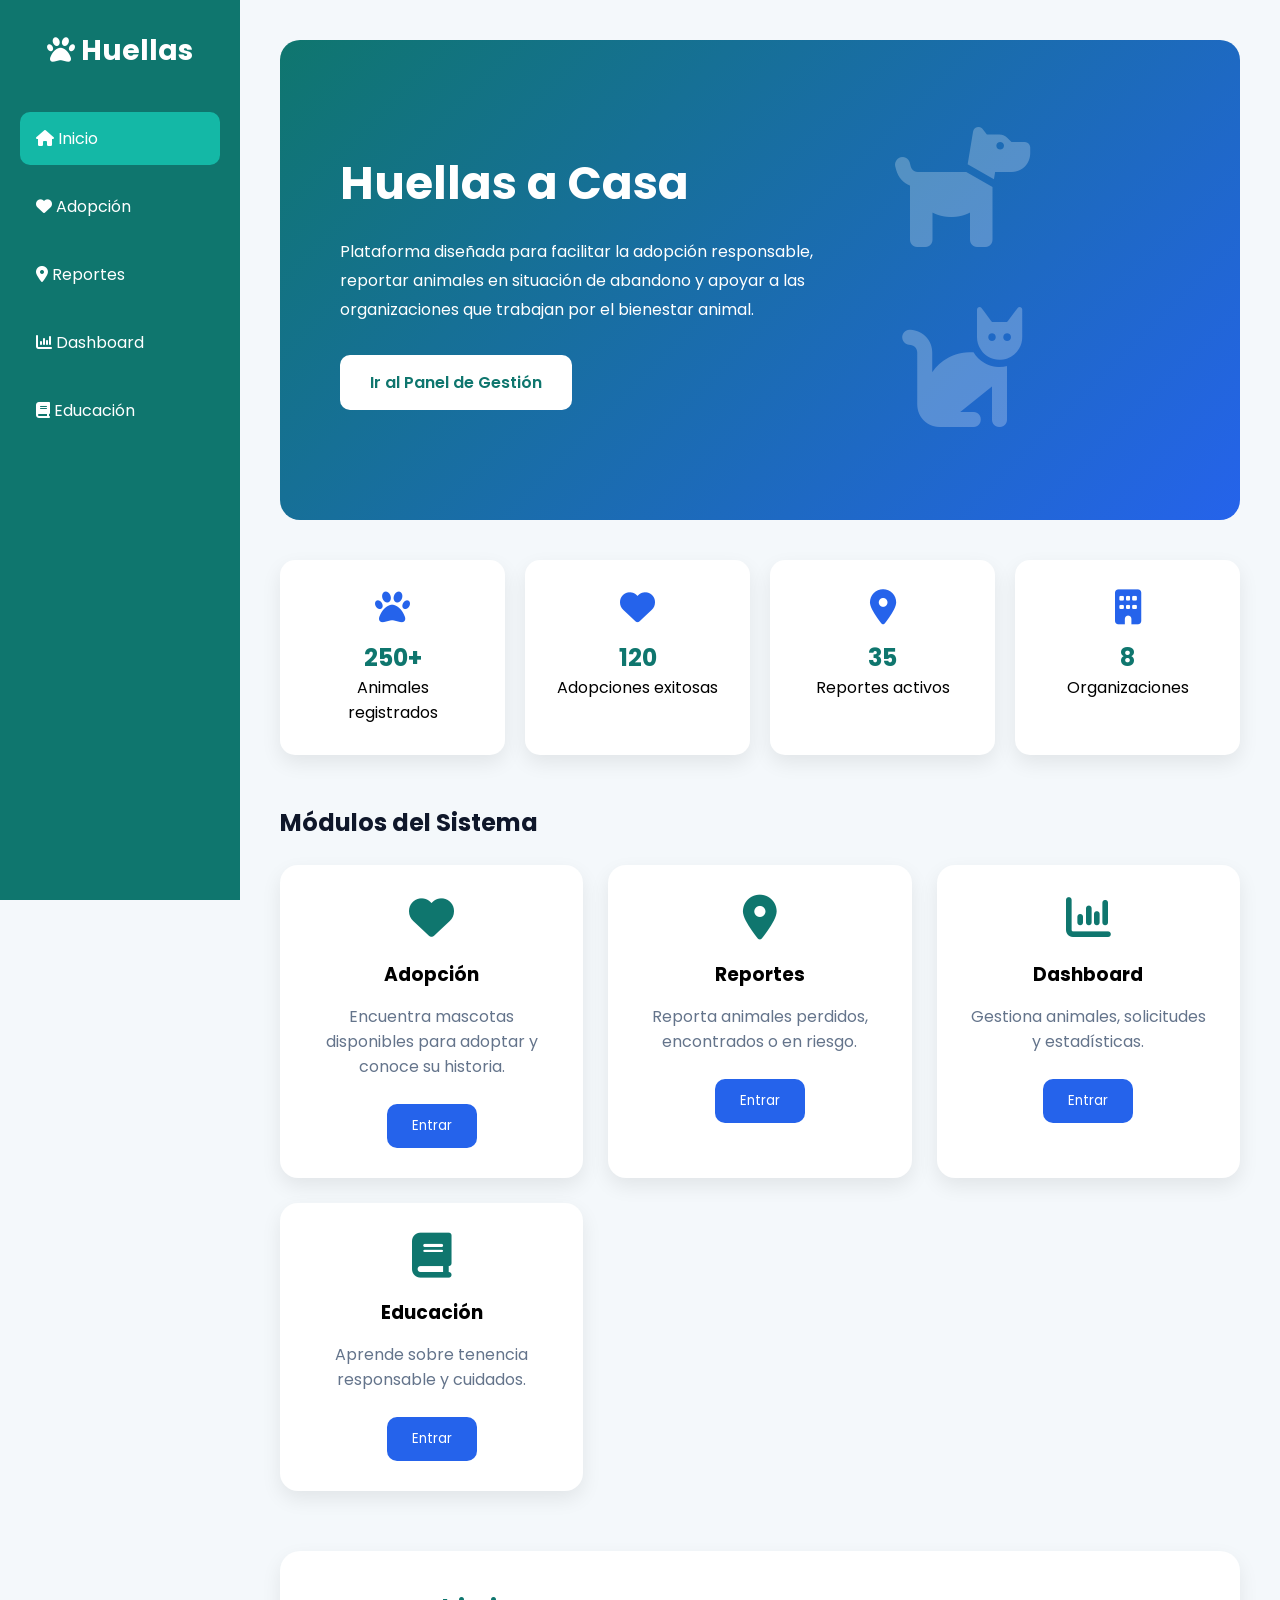
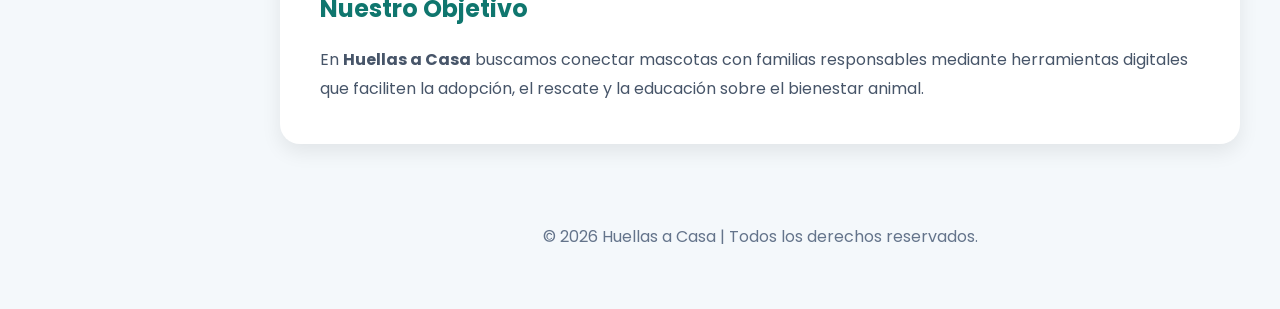
==== index.html @ e8d986ca "Creación de módulo de educación y varios -Se realiza la pagina de educación adjuntanto informacíon i" ====
<!DOCTYPE html>
<html lang="es">

<head>
    <meta charset="UTF-8">
    <meta name="viewport" content="width=device-width, initial-scale=1.0">
    <title>Huellas a Casa</title>

    <link rel="stylesheet" href="css/estilos.css">

    <link rel="preconnect" href="https://fonts.googleapis.com">
    <link href="https://fonts.googleapis.com/css2?family=Poppins:wght@300;400;500;600;700&display=swap" rel="stylesheet">

    <link rel="stylesheet"
        href="https://cdnjs.cloudflare.com/ajax/libs/font-awesome/6.7.2/css/all.min.css">

</head>

<body>

    <aside class="sidebar">

        <h2><i class="fa-solid fa-paw"></i> Huellas</h2>

        <ul>
            <li><a class="activo" href="index.html"><i class="fa-solid fa-house"></i> Inicio</a></li>
            <li><a href="adopcion.html"><i class="fa-solid fa-heart"></i> Adopción</a></li>
            <li><a href="alerta.html"><i class="fa-solid fa-location-dot"></i> Reportes</a></li>
            <li><a href="dashboard.html"><i class="fa-solid fa-chart-column"></i> Dashboard</a></li>
            <li><a href="educacion.html"><i class="fa-solid fa-book"></i> Educación</a></li>
        </ul>

    </aside>

    <main class="contenido">

        <!-- Hero -->

        <section class="hero">

            <div class="hero-texto">

                <h1>Huellas a Casa </h1>

                <p>
                    Plataforma diseñada para facilitar la adopción responsable,
                    reportar animales en situación de abandono y apoyar a las
                    organizaciones que trabajan por el bienestar animal.
                </p>

                <a href="dashboard.html" class="btn-principal">
                    Ir al Panel de Gestión
                </a>

            </div>

            <div class="hero-icono">

                <i class="fa-solid fa-dog"></i>
                <i class="fa-solid fa-cat"></i>

            </div>

        </section>

        <!-- Estadísticas -->

        <section class="estadisticas">

            <div class="stat-card">
                <i class="fa-solid fa-paw"></i>
                <h2>250+</h2>
                <p>Animales registrados</p>
            </div>

            <div class="stat-card">
                <i class="fa-solid fa-heart"></i>
                <h2>120</h2>
                <p>Adopciones exitosas</p>
            </div>

            <div class="stat-card">
                <i class="fa-solid fa-location-dot"></i>
                <h2>35</h2>
                <p>Reportes activos</p>
            </div>

            <div class="stat-card">
                <i class="fa-solid fa-building"></i>
                <h2>8</h2>
                <p>Organizaciones</p>
            </div>

        </section>

        <!-- Módulos -->

        <section>

            <h2 class="titulo">Módulos del Sistema</h2>

            <div class="cards">

                <div class="card">

                    <i class="fa-solid fa-heart"></i>

                    <h3>Adopción</h3>

                    <p>
                        Encuentra mascotas disponibles para adoptar y conoce su historia.
                    </p>

                    <button onclick="location.href='adopcion.html'">Entrar</button>

                </div>

                <div class="card">

                    <i class="fa-solid fa-location-dot"></i>

                    <h3>Reportes</h3>

                    <p>
                        Reporta animales perdidos, encontrados o en riesgo.
                    </p>

                    <button onclick="location.href='alerta.html'">
                        Entrar</button>

                </div>

                <div class="card">

                    <i class="fa-solid fa-chart-column"></i>

                    <h3>Dashboard</h3>

                    <p>
                        Gestiona animales, solicitudes y estadísticas.
                    </p>

                    <button onclick="location.href='dashboard.html'">
                        Entrar
                    </button>

                </div>

                <div class="card">

                    <i class="fa-solid fa-book"></i>

                    <h3>Educación</h3>

                    <p>
                        Aprende sobre tenencia responsable y cuidados.
                    </p>

                    <button onclick="location.href='educacion.html'">
                        Entrar
                    </button>

                </div>

            </div>

        </section>

        <!-- Objetivo -->

        <section class="objetivo">

            <h2>Nuestro Objetivo</h2>

            <p>

                En <strong>Huellas a Casa</strong> buscamos conectar mascotas
                con familias responsables mediante herramientas digitales que
                faciliten la adopción, el rescate y la educación sobre el bienestar animal.

            </p>

        </section>

        <!-- Footer -->

        <footer>

            <p>© 2026 Huellas a Casa | Todos los derechos reservados.</p>

        </footer>

    </main>

</body>

</html>
---- css/estilos.css ----
*{
    margin:0;
    padding:0;
    box-sizing:border-box;
    font-family:'Poppins',sans-serif;
}

body{
    display:flex;
    min-height:100vh;
    background:#F4F8FB;
}

/* Sidebar */

.sidebar{

    width:240px;
    background:#0F766E;
    color:white;
    min-height:100vh;
    padding:30px 20px;
    position:fixed;

}

.sidebar h2{

    text-align:center;
    margin-bottom:40px;
    font-size:28px;

}

.sidebar ul{

    list-style:none;

}

.sidebar li{

    margin:15px 0;

}

.sidebar a{

    display:block;
    color:white;
    text-decoration:none;
    padding:14px 16px;
    border-radius:10px;
    transition:.3s;

}

.sidebar a:hover,
.sidebar .activo{

    background:#14B8A6;

}

/* Contenido */

.contenido{

    margin-left:240px;
    padding:40px;
    flex:1;

}

/* Hero */

.hero{

    background:linear-gradient(135deg,#0F766E,#2563EB);
    border-radius:20px;
    padding:60px;
    color:white;
    display:flex;
    justify-content:space-between;
    align-items:center;
    margin-bottom:40px;

}

.hero h1{

    font-size:45px;
    margin-bottom:20px;

}

.hero p{

    max-width:600px;
    line-height:1.8;

}

.hero-icono{

    font-size:120px;
    opacity:.25;

}

.hero-icono i{

    margin-left:20px;

}

/* Botón */

.btn-principal{

    display:inline-block;
    margin-top:30px;
    background:white;
    color:#0F766E;
    text-decoration:none;
    padding:15px 30px;
    border-radius:10px;
    font-weight:600;
    transition:.3s;

}

.btn-principal:hover{

    transform:translateY(-3px);

}

/* Estadísticas */

.estadisticas{

    display:grid;
    grid-template-columns:repeat(auto-fit,minmax(220px,1fr));
    gap:20px;
    margin-bottom:50px;

}

.stat-card{

    background:white;
    padding:30px;
    border-radius:15px;
    text-align:center;
    box-shadow:0 8px 20px rgba(0,0,0,.08);

}

.stat-card i{

    font-size:35px;
    color:#2563EB;
    margin-bottom:15px;

}

.stat-card h2{

    color:#0F766E;

}

/* Título */

.titulo{

    margin-bottom:25px;
    color:#0F172A;

}

/* Cards */

.cards{

    display:grid;
    grid-template-columns:repeat(auto-fit,minmax(250px,1fr));
    gap:25px;

}

.card{

    background:white;
    border-radius:18px;
    padding:30px;
    text-align:center;
    box-shadow:0 8px 20px rgba(0,0,0,.08);
    transition:.3s;

}

.card:hover{

    transform:translateY(-8px);

}

.card i{

    font-size:45px;
    color:#0F766E;
    margin-bottom:20px;

}

.card h3{

    margin-bottom:15px;

}

.card p{

    color:#64748B;
    margin-bottom:25px;

}

.card button{

    background:#2563EB;
    color:white;
    border:none;
    padding:12px 25px;
    border-radius:10px;
    cursor:pointer;
    transition:.3s;

}

.card button:hover{

    background:#1D4ED8;

}

/* Objetivo */

.objetivo{

    margin-top:60px;
    background:white;
    padding:40px;
    border-radius:20px;
    box-shadow:0 8px 20px rgba(0,0,0,.08);

}

.objetivo h2{

    color:#0F766E;
    margin-bottom:20px;

}

.objetivo p{

    line-height:1.8;
    color:#475569;

}

/* Footer */

footer{

    text-align:center;
    margin-top:60px;
    color:#64748B;
    padding:20px;

}

/* Responsive */

@media(max-width:900px){

    body{
        flex-direction:column;
    }

    .sidebar{

        width:100%;
        position:relative;
        min-height:auto;

    }

    .contenido{

        margin-left:0;

    }

    .hero{

        flex-direction:column;
        text-align:center;

    }

    .hero-icono{

        margin-top:30px;

    }


body{
    background:red !important;
}

}
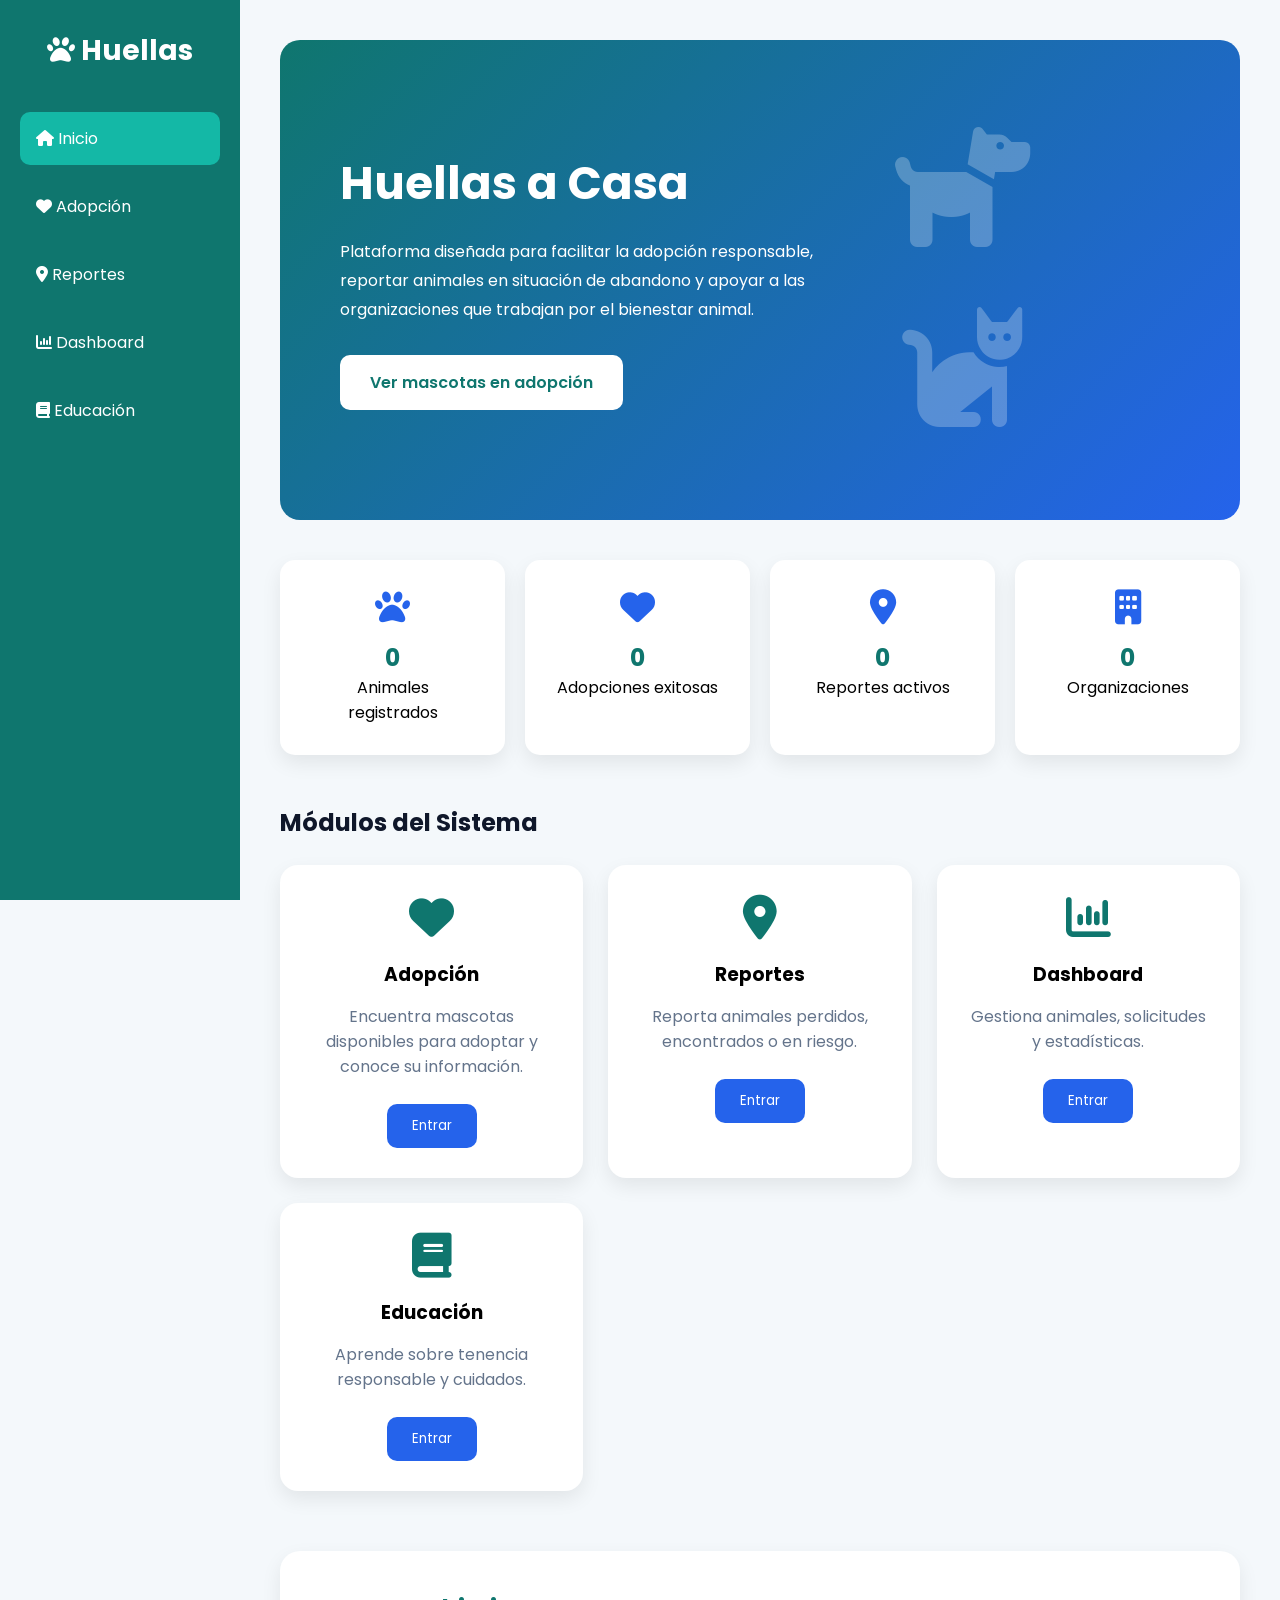
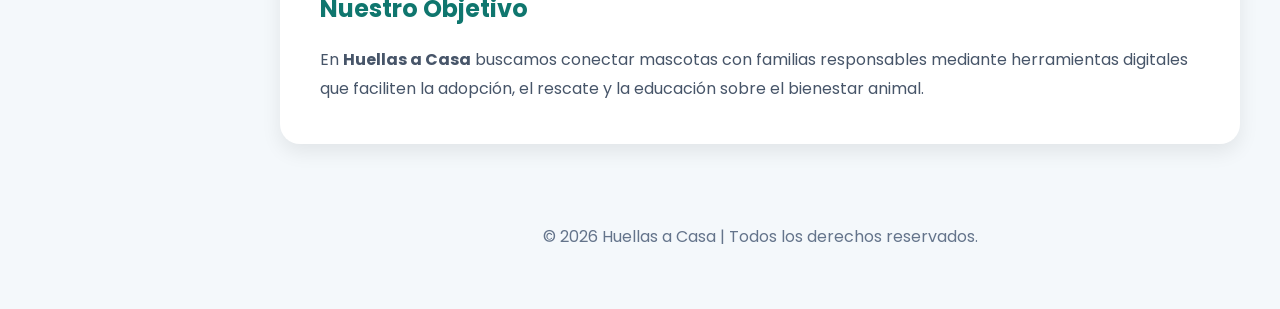
==== commit 38bd4f16: "index.html y index.js" ====
--- a/index.html
+++ b/index.html
@@ -4,43 +4,83 @@
 <head>
     <meta charset="UTF-8">
     <meta name="viewport" content="width=device-width, initial-scale=1.0">
+
     <title>Huellas a Casa</title>
 
     <link rel="stylesheet" href="css/estilos.css">
 
     <link rel="preconnect" href="https://fonts.googleapis.com">
-    <link href="https://fonts.googleapis.com/css2?family=Poppins:wght@300;400;500;600;700&display=swap" rel="stylesheet">
-
-    <link rel="stylesheet"
+
+    <link
+        href="https://fonts.googleapis.com/css2?family=Poppins:wght@300;400;500;600;700&display=swap"
+        rel="stylesheet">
+
+    <link
+        rel="stylesheet"
         href="https://cdnjs.cloudflare.com/ajax/libs/font-awesome/6.7.2/css/all.min.css">
-
 </head>
 
 <body>
 
     <aside class="sidebar">
 
-        <h2><i class="fa-solid fa-paw"></i> Huellas</h2>
+        <h2>
+            <i class="fa-solid fa-paw"></i>
+            Huellas
+        </h2>
 
         <ul>
-            <li><a class="activo" href="index.html"><i class="fa-solid fa-house"></i> Inicio</a></li>
-            <li><a href="adopcion.html"><i class="fa-solid fa-heart"></i> Adopción</a></li>
-            <li><a href="alerta.html"><i class="fa-solid fa-location-dot"></i> Reportes</a></li>
-            <li><a href="dashboard.html"><i class="fa-solid fa-chart-column"></i> Dashboard</a></li>
-            <li><a href="educacion.html"><i class="fa-solid fa-book"></i> Educación</a></li>
+
+            <li>
+                <a class="activo" href="index.html">
+                    <i class="fa-solid fa-house"></i>
+                    Inicio
+                </a>
+            </li>
+
+            <li>
+                <a href="adopcion.html">
+                    <i class="fa-solid fa-heart"></i>
+                    Adopción
+                </a>
+            </li>
+
+            <li>
+                <a href="alerta.html">
+                    <i class="fa-solid fa-location-dot"></i>
+                    Reportes
+                </a>
+            </li>
+
+            <li>
+                <a href="dashboard.html">
+                    <i class="fa-solid fa-chart-column"></i>
+                    Dashboard
+                </a>
+            </li>
+
+            <li>
+                <a href="educacion.html">
+                    <i class="fa-solid fa-book"></i>
+                    Educación
+                </a>
+            </li>
+
         </ul>
 
     </aside>
 
+
     <main class="contenido">
 
-        <!-- Hero -->
 
         <section class="hero">
 
             <div class="hero-texto">
 
-                <h1>Huellas a Casa </h1>
+                <h1>
+                    Huellas a Casa
+                </h1>
 
                 <p>
                     Plataforma diseñada para facilitar la adopción responsable,
@@ -48,150 +88,222 @@
                     organizaciones que trabajan por el bienestar animal.
                 </p>
 
-                <a href="dashboard.html" class="btn-principal">
-                    Ir al Panel de Gestión
-                </a>
-
-            </div>
+                <a
+                    href="adopcion.html"
+                    class="btn-principal">
+                    Ver mascotas en adopción
+                </a>
+
+            </div>
+
 
             <div class="hero-icono">
 
                 <i class="fa-solid fa-dog"></i>
+
                 <i class="fa-solid fa-cat"></i>
 
             </div>
 
         </section>
 
-        <!-- Estadísticas -->
 
         <section class="estadisticas">
 
             <div class="stat-card">
+
                 <i class="fa-solid fa-paw"></i>
-                <h2>250+</h2>
-                <p>Animales registrados</p>
-            </div>
+
+                <h2 id="totalAnimales">
+                    0
+                </h2>
+
+                <p>
+                    Animales registrados
+                </p>
+
+            </div>
+
 
             <div class="stat-card">
+
                 <i class="fa-solid fa-heart"></i>
-                <h2>120</h2>
-                <p>Adopciones exitosas</p>
-            </div>
+
+                <h2 id="totalAdoptados">
+                    0
+                </h2>
+
+                <p>
+                    Adopciones exitosas
+                </p>
+
+            </div>
+
 
             <div class="stat-card">
+
                 <i class="fa-solid fa-location-dot"></i>
-                <h2>35</h2>
-                <p>Reportes activos</p>
-            </div>
+
+                <h2 id="totalReportes">
+                    0
+                </h2>
+
+                <p>
+                    Reportes activos
+                </p>
+
+            </div>
+
 
             <div class="stat-card">
+
                 <i class="fa-solid fa-building"></i>
-                <h2>8</h2>
-                <p>Organizaciones</p>
+
+                <h2 id="totalOrganizaciones">
+                    0
+                </h2>
+
+                <p>
+                    Organizaciones
+                </p>
+
             </div>
 
         </section>
 
-        <!-- Módulos -->
 
         <section>
 
-            <h2 class="titulo">Módulos del Sistema</h2>
+            <h2 class="titulo">
+                Módulos del Sistema
+            </h2>
+
 
             <div class="cards">
 
+
                 <div class="card">
 
                     <i class="fa-solid fa-heart"></i>
 
-                    <h3>Adopción</h3>
+                    <h3>
+                        Adopción
+                    </h3>
 
                     <p>
-                        Encuentra mascotas disponibles para adoptar y conoce su historia.
+                        Encuentra mascotas disponibles para adoptar
+                        y conoce su información.
                     </p>
 
-                    <button onclick="location.href='adopcion.html'">Entrar</button>
-
-                </div>
-
-                <div class="card">
-
-                    <i class="fa-solid fa-location-dot"></i>
-
-                    <h3>Reportes</h3>
-
-                    <p>
-                        Reporta animales perdidos, encontrados o en riesgo.
-                    </p>
-
-                    <button onclick="location.href='alerta.html'">
-                        Entrar</button>
-
-                </div>
-
-                <div class="card">
-
-                    <i class="fa-solid fa-chart-column"></i>
-
-                    <h3>Dashboard</h3>
-
-                    <p>
-                        Gestiona animales, solicitudes y estadísticas.
-                    </p>
-
-                    <button onclick="location.href='dashboard.html'">
+                    <button
+                        onclick="location.href='adopcion.html'">
                         Entrar
                     </button>
 
                 </div>
 
+
                 <div class="card">
 
-                    <i class="fa-solid fa-book"></i>
-
-                    <h3>Educación</h3>
+                    <i class="fa-solid fa-location-dot"></i>
+
+                    <h3>
+                        Reportes
+                    </h3>
 
                     <p>
-                        Aprende sobre tenencia responsable y cuidados.
+                        Reporta animales perdidos,
+                        encontrados o en riesgo.
                     </p>
 
-                    <button onclick="location.href='educacion.html'">
+                    <button
+                        onclick="location.href='alerta.html'">
                         Entrar
                     </button>
 
                 </div>
 
+
+                <div class="card">
+
+                    <i class="fa-solid fa-chart-column"></i>
+
+                    <h3>
+                        Dashboard
+                    </h3>
+
+                    <p>
+                        Gestiona animales,
+                        solicitudes y estadísticas.
+                    </p>
+
+                    <button
+                        onclick="location.href='dashboard.html'">
+                        Entrar
+                    </button>
+
+                </div>
+
+
+                <div class="card">
+
+                    <i class="fa-solid fa-book"></i>
+
+                    <h3>
+                        Educación
+                    </h3>
+
+                    <p>
+                        Aprende sobre tenencia responsable
+                        y cuidados.
+                    </p>
+
+                    <button
+                        onclick="location.href='educacion.html'">
+                        Entrar
+                    </button>
+
+                </div>
+
+
             </div>
 
         </section>
 
-        <!-- Objetivo -->
 
         <section class="objetivo">
 
-            <h2>Nuestro Objetivo</h2>
+            <h2>
+                Nuestro Objetivo
+            </h2>
 
             <p>
 
-                En <strong>Huellas a Casa</strong> buscamos conectar mascotas
-                con familias responsables mediante herramientas digitales que
-                faciliten la adopción, el rescate y la educación sobre el bienestar animal.
+                En <strong>Huellas a Casa</strong>
+                buscamos conectar mascotas con familias responsables
+                mediante herramientas digitales que faciliten
+                la adopción, el rescate y la educación
+                sobre el bienestar animal.
 
             </p>
 
         </section>
 
-        <!-- Footer -->
 
         <footer>
 
-            <p>© 2026 Huellas a Casa | Todos los derechos reservados.</p>
+            <p>
+                © 2026 Huellas a Casa |
+                Todos los derechos reservados.
+            </p>
 
         </footer>
 
     </main>
 
+
+    <script src="js/index.js"></script>
+
 </body>
 
 </html>
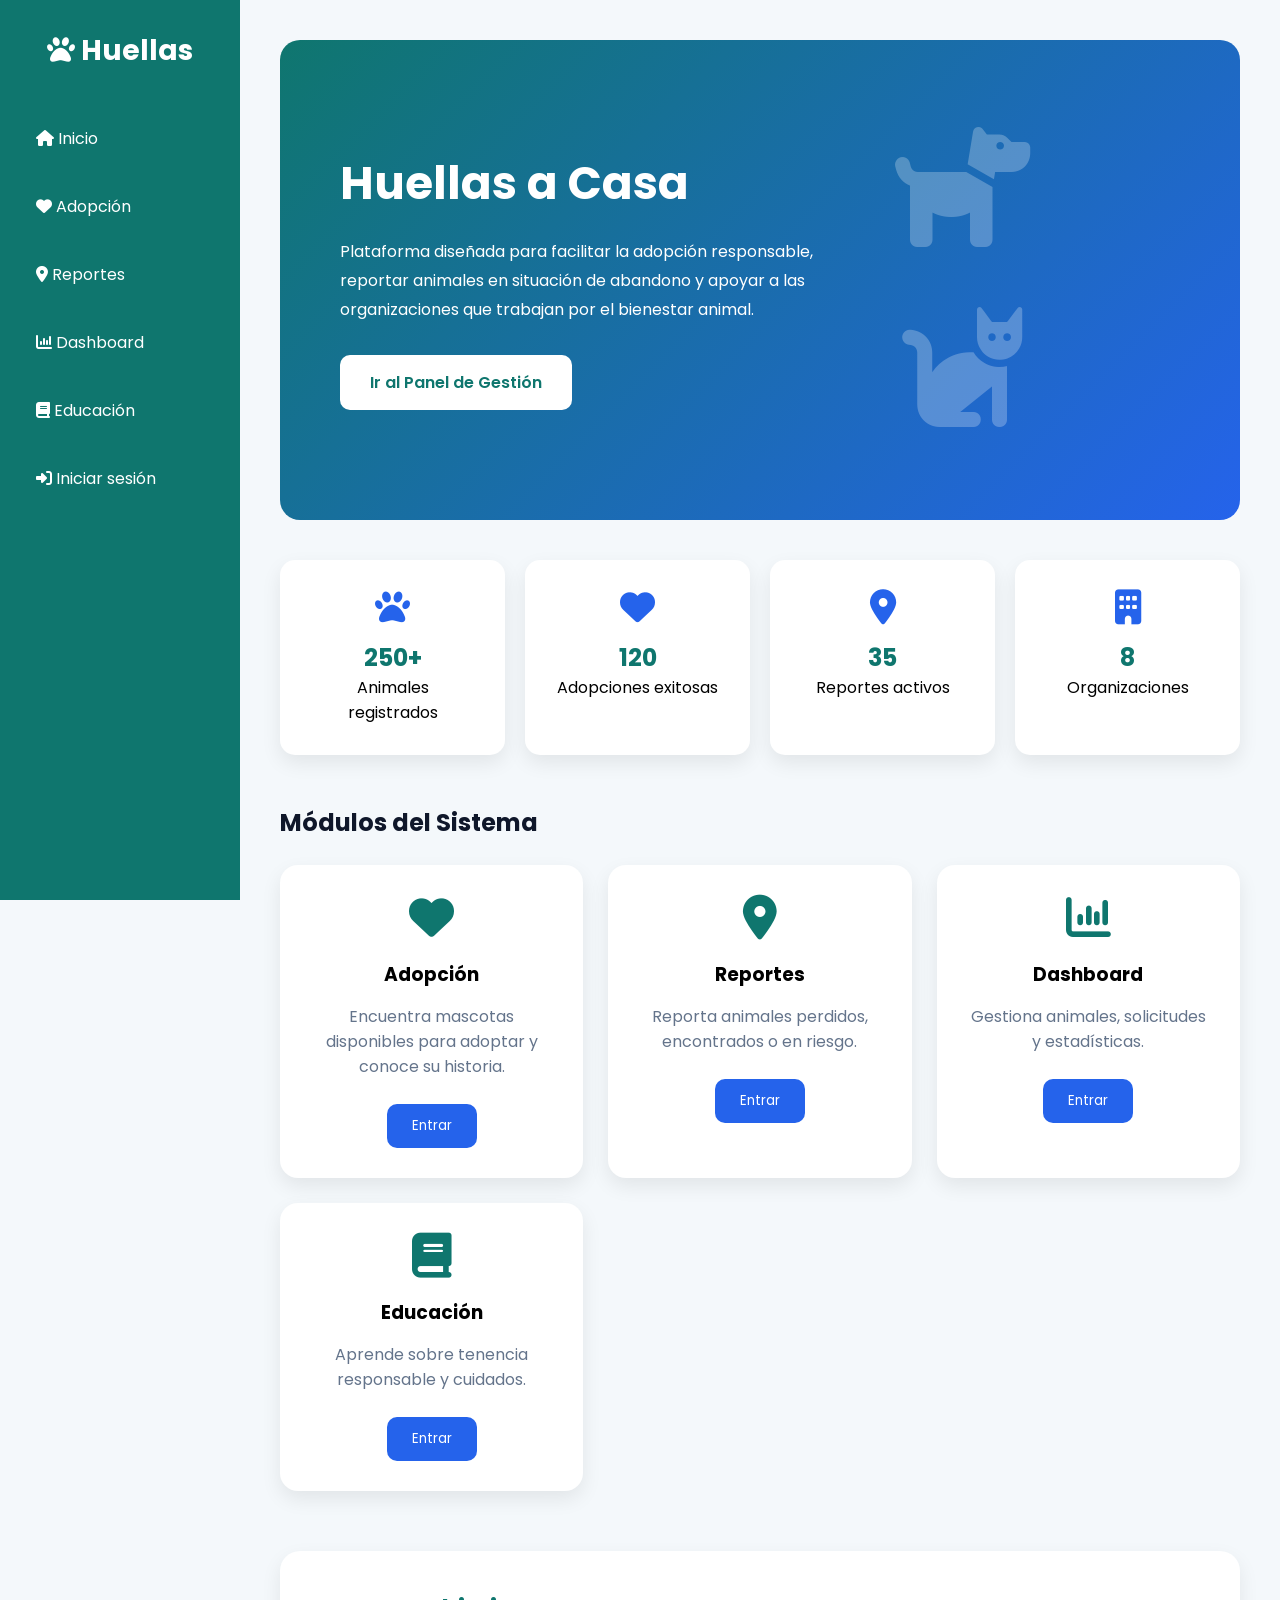
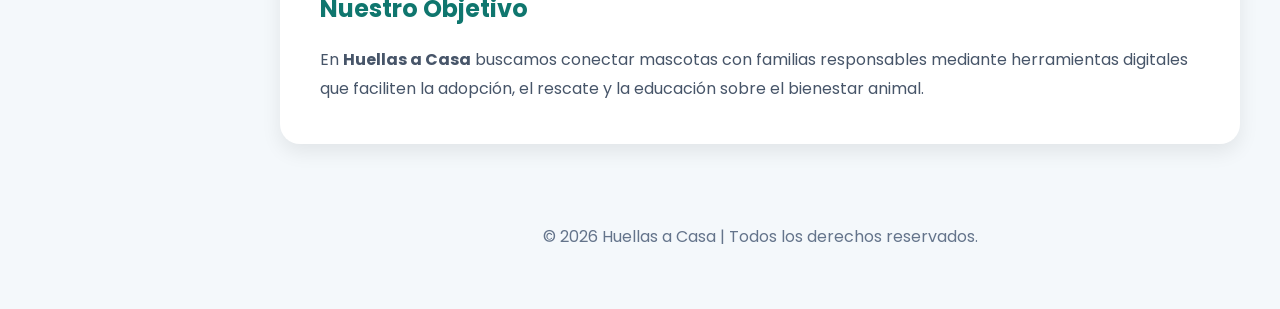
==== commit 71a63991: "creacion de login, registro y otros cambios - se hizo la logica y el diseño del login -se hizo la lo" ====
--- a/index.html
+++ b/index.html
@@ -4,83 +4,44 @@
 <head>
     <meta charset="UTF-8">
     <meta name="viewport" content="width=device-width, initial-scale=1.0">
-
     <title>Huellas a Casa</title>
 
     <link rel="stylesheet" href="css/estilos.css">
 
     <link rel="preconnect" href="https://fonts.googleapis.com">
-
-    <link
-        href="https://fonts.googleapis.com/css2?family=Poppins:wght@300;400;500;600;700&display=swap"
-        rel="stylesheet">
-
-    <link
-        rel="stylesheet"
+    <link href="https://fonts.googleapis.com/css2?family=Poppins:wght@300;400;500;600;700&display=swap" rel="stylesheet">
+
+    <link rel="stylesheet"
         href="https://cdnjs.cloudflare.com/ajax/libs/font-awesome/6.7.2/css/all.min.css">
+
 </head>
 
 <body>
 
     <aside class="sidebar">
 
-        <h2>
-            <i class="fa-solid fa-paw"></i>
-            Huellas
-        </h2>
-
-        <ul>
-
-            <li>
-                <a class="activo" href="index.html">
-                    <i class="fa-solid fa-house"></i>
-                    Inicio
-                </a>
-            </li>
-
-            <li>
-                <a href="adopcion.html">
-                    <i class="fa-solid fa-heart"></i>
-                    Adopción
-                </a>
-            </li>
-
-            <li>
-                <a href="alerta.html">
-                    <i class="fa-solid fa-location-dot"></i>
-                    Reportes
-                </a>
-            </li>
-
-            <li>
-                <a href="dashboard.html">
-                    <i class="fa-solid fa-chart-column"></i>
-                    Dashboard
-                </a>
-            </li>
-
-            <li>
-                <a href="educacion.html">
-                    <i class="fa-solid fa-book"></i>
-                    Educación
-                </a>
-            </li>
-
+        <h2><i class="fa-solid fa-paw"></i> Huellas</h2>
+
+         <ul>
+            <li><a href="index.html"><i class="fa-solid fa-house"></i> Inicio</a></li>
+            <li><a href="adopcion.html"><i class="fa-solid fa-heart"></i> Adopción</a></li>
+            <li><a href="alerta.html"><i class="fa-solid fa-location-dot"></i> Reportes</a></li>
+            <li><a href="dashboard.html"><i class="fa-solid fa-chart-column"></i> Dashboard</a></li>
+            <li><a href="educacion.html"><i class="fa-solid fa-book"></i> Educación</a></li>
+            <li><a href="login.html"><i class="fa-solid fa-right-to-bracket"></i> Iniciar sesión</a></li>
         </ul>
 
     </aside>
 
-
     <main class="contenido">
 
+        <!-- Hero -->
 
         <section class="hero">
 
             <div class="hero-texto">
 
-                <h1>
-                    Huellas a Casa
-                </h1>
+                <h1>Huellas a Casa </h1>
 
                 <p>
                     Plataforma diseñada para facilitar la adopción responsable,
@@ -88,221 +49,151 @@
                     organizaciones que trabajan por el bienestar animal.
                 </p>
 
-                <a
-                    href="adopcion.html"
-                    class="btn-principal">
-                    Ver mascotas en adopción
+                <a href="dashboard.html" class="btn-principal">
+                    Ir al Panel de Gestión
                 </a>
 
             </div>
 
-
             <div class="hero-icono">
 
                 <i class="fa-solid fa-dog"></i>
-
                 <i class="fa-solid fa-cat"></i>
 
             </div>
 
         </section>
 
+        <!-- Estadísticas -->
 
         <section class="estadisticas">
 
             <div class="stat-card">
-
                 <i class="fa-solid fa-paw"></i>
-
-                <h2 id="totalAnimales">
-                    0
-                </h2>
-
-                <p>
-                    Animales registrados
-                </p>
-
-            </div>
-
-
-            <div class="stat-card">
-
+                <h2>250+</h2>
+                <p>Animales registrados</p>
+            </div>
+
+            <div class="stat-card">
                 <i class="fa-solid fa-heart"></i>
-
-                <h2 id="totalAdoptados">
-                    0
-                </h2>
-
-                <p>
-                    Adopciones exitosas
-                </p>
-
-            </div>
-
-
-            <div class="stat-card">
-
+                <h2>120</h2>
+                <p>Adopciones exitosas</p>
+            </div>
+
+            <div class="stat-card">
                 <i class="fa-solid fa-location-dot"></i>
-
-                <h2 id="totalReportes">
-                    0
-                </h2>
-
-                <p>
-                    Reportes activos
-                </p>
-
-            </div>
-
-
-            <div class="stat-card">
-
+                <h2>35</h2>
+                <p>Reportes activos</p>
+            </div>
+
+            <div class="stat-card">
                 <i class="fa-solid fa-building"></i>
-
-                <h2 id="totalOrganizaciones">
-                    0
-                </h2>
-
-                <p>
-                    Organizaciones
-                </p>
-
-            </div>
-
-        </section>
-
+                <h2>8</h2>
+                <p>Organizaciones</p>
+            </div>
+
+        </section>
+
+        <!-- Módulos -->
 
         <section>
 
-            <h2 class="titulo">
-                Módulos del Sistema
-            </h2>
-
+            <h2 class="titulo">Módulos del Sistema</h2>
 
             <div class="cards">
 
-
                 <div class="card">
 
                     <i class="fa-solid fa-heart"></i>
 
-                    <h3>
-                        Adopción
-                    </h3>
-
-                    <p>
-                        Encuentra mascotas disponibles para adoptar
-                        y conoce su información.
-                    </p>
-
-                    <button
-                        onclick="location.href='adopcion.html'">
+                    <h3>Adopción</h3>
+
+                    <p>
+                        Encuentra mascotas disponibles para adoptar y conoce su historia.
+                    </p>
+
+                    <button onclick="location.href='adopcion.html'">Entrar</button>
+
+                </div>
+
+                <div class="card">
+
+                    <i class="fa-solid fa-location-dot"></i>
+
+                    <h3>Reportes</h3>
+
+                    <p>
+                        Reporta animales perdidos, encontrados o en riesgo.
+                    </p>
+
+                    <button onclick="location.href='alerta.html'">
+                        Entrar</button>
+
+                </div>
+
+                <div class="card">
+
+                    <i class="fa-solid fa-chart-column"></i>
+
+                    <h3>Dashboard</h3>
+
+                    <p>
+                        Gestiona animales, solicitudes y estadísticas.
+                    </p>
+
+                    <button onclick="location.href='dashboard.html'">
                         Entrar
                     </button>
 
                 </div>
 
-
-                <div class="card">
-
-                    <i class="fa-solid fa-location-dot"></i>
-
-                    <h3>
-                        Reportes
-                    </h3>
-
-                    <p>
-                        Reporta animales perdidos,
-                        encontrados o en riesgo.
-                    </p>
-
-                    <button
-                        onclick="location.href='alerta.html'">
+                <div class="card">
+
+                    <i class="fa-solid fa-book"></i>
+
+                    <h3>Educación</h3>
+
+                    <p>
+                        Aprende sobre tenencia responsable y cuidados.
+                    </p>
+
+                    <button onclick="location.href='educacion.html'">
                         Entrar
                     </button>
 
                 </div>
 
-
-                <div class="card">
-
-                    <i class="fa-solid fa-chart-column"></i>
-
-                    <h3>
-                        Dashboard
-                    </h3>
-
-                    <p>
-                        Gestiona animales,
-                        solicitudes y estadísticas.
-                    </p>
-
-                    <button
-                        onclick="location.href='dashboard.html'">
-                        Entrar
-                    </button>
-
-                </div>
-
-
-                <div class="card">
-
-                    <i class="fa-solid fa-book"></i>
-
-                    <h3>
-                        Educación
-                    </h3>
-
-                    <p>
-                        Aprende sobre tenencia responsable
-                        y cuidados.
-                    </p>
-
-                    <button
-                        onclick="location.href='educacion.html'">
-                        Entrar
-                    </button>
-
-                </div>
-
-
-            </div>
-
-        </section>
-
+            </div>
+
+        </section>
+
+        <!-- Objetivo -->
 
         <section class="objetivo">
 
-            <h2>
-                Nuestro Objetivo
-            </h2>
+            <h2>Nuestro Objetivo</h2>
 
             <p>
 
-                En <strong>Huellas a Casa</strong>
-                buscamos conectar mascotas con familias responsables
-                mediante herramientas digitales que faciliten
-                la adopción, el rescate y la educación
-                sobre el bienestar animal.
+                En <strong>Huellas a Casa</strong> buscamos conectar mascotas
+                con familias responsables mediante herramientas digitales que
+                faciliten la adopción, el rescate y la educación sobre el bienestar animal.
 
             </p>
 
         </section>
 
+        <!-- Footer -->
 
         <footer>
 
-            <p>
-                © 2026 Huellas a Casa |
-                Todos los derechos reservados.
-            </p>
+            <p>© 2026 Huellas a Casa | Todos los derechos reservados.</p>
 
         </footer>
 
     </main>
 
-
-    <script src="js/index.js"></script>
+    <script src="js/session-ui.js"></script>
 
 </body>
 
--- a/css/estilos.css
+++ b/css/estilos.css
@@ -323,4 +323,61 @@
     background:red !important;
 }
 
-}+}
+
+/* =========================================
+   BLOQUE DE USUARIO (auth-guard.js)
+   ========================================= */
+
+.auth-usuario {
+
+    position: absolute;
+    bottom: 30px;
+    left: 20px;
+    right: 20px;
+    padding-top: 16px;
+    border-top: 1px solid rgba(255, 255, 255, 0.2);
+
+}
+
+.auth-usuario-info {
+
+    display: flex;
+    align-items: center;
+    gap: 8px;
+    color: white;
+    font-size: 14px;
+    margin-bottom: 10px;
+
+}
+
+.auth-usuario-info i {
+
+    font-size: 20px;
+
+}
+
+.auth-usuario-salir {
+
+    width: 100%;
+    display: flex;
+    align-items: center;
+    justify-content: center;
+    gap: 6px;
+    background: rgba(255, 255, 255, 0.15);
+    color: white;
+    border: none;
+    padding: 10px;
+    border-radius: 8px;
+    cursor: pointer;
+    font-family: 'Poppins', sans-serif;
+    font-size: 13px;
+    transition: .2s;
+
+}
+
+.auth-usuario-salir:hover {
+
+    background: rgba(255, 255, 255, 0.3);
+
+}
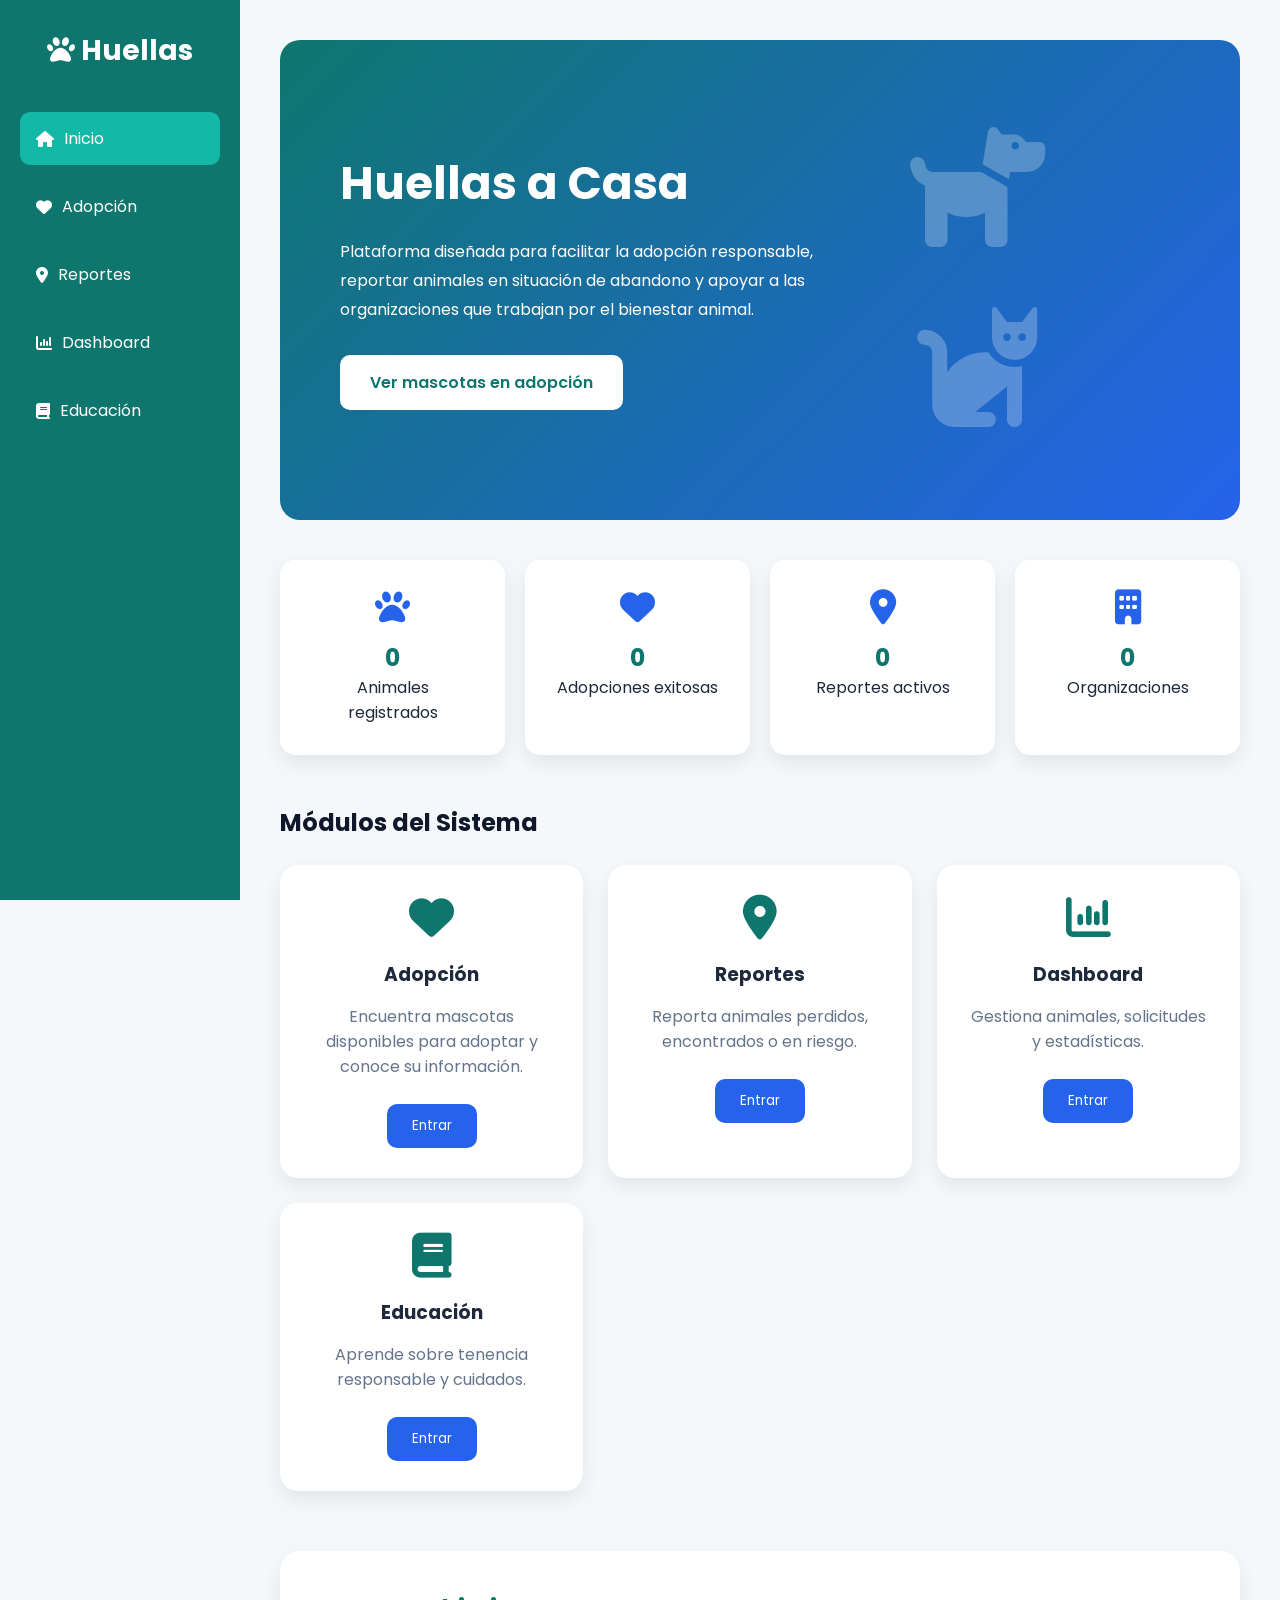
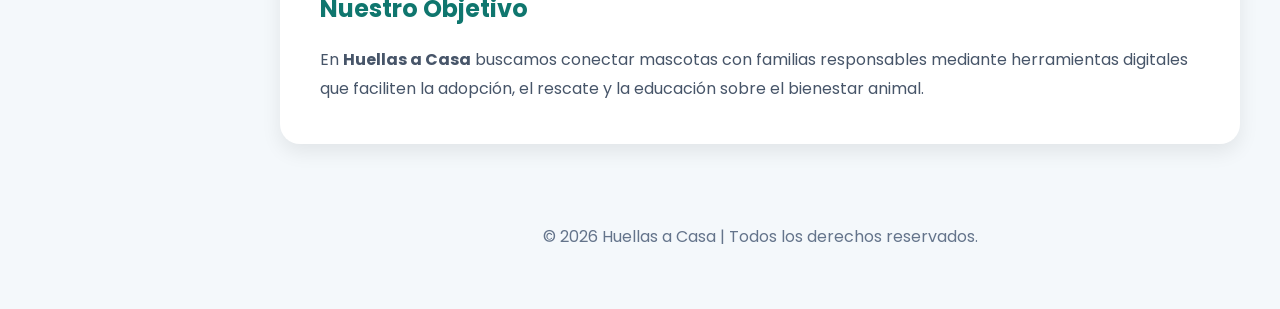
==== commit 87da4f5c: "Merge branch 'main' into educacion" ====
--- a/index.html
+++ b/index.html
@@ -4,44 +4,83 @@
 <head>
     <meta charset="UTF-8">
     <meta name="viewport" content="width=device-width, initial-scale=1.0">
+
     <title>Huellas a Casa</title>
 
     <link rel="stylesheet" href="css/estilos.css">
 
     <link rel="preconnect" href="https://fonts.googleapis.com">
-    <link href="https://fonts.googleapis.com/css2?family=Poppins:wght@300;400;500;600;700&display=swap" rel="stylesheet">
-
-    <link rel="stylesheet"
+
+    <link
+        href="https://fonts.googleapis.com/css2?family=Poppins:wght@300;400;500;600;700&display=swap"
+        rel="stylesheet">
+
+    <link
+        rel="stylesheet"
         href="https://cdnjs.cloudflare.com/ajax/libs/font-awesome/6.7.2/css/all.min.css">
-
 </head>
 
 <body>
 
     <aside class="sidebar">
 
-        <h2><i class="fa-solid fa-paw"></i> Huellas</h2>
-
-         <ul>
-            <li><a href="index.html"><i class="fa-solid fa-house"></i> Inicio</a></li>
-            <li><a href="adopcion.html"><i class="fa-solid fa-heart"></i> Adopción</a></li>
-            <li><a href="alerta.html"><i class="fa-solid fa-location-dot"></i> Reportes</a></li>
-            <li><a href="dashboard.html"><i class="fa-solid fa-chart-column"></i> Dashboard</a></li>
-            <li><a href="educacion.html"><i class="fa-solid fa-book"></i> Educación</a></li>
-            <li><a href="login.html"><i class="fa-solid fa-right-to-bracket"></i> Iniciar sesión</a></li>
+        <h2>
+            <i class="fa-solid fa-paw"></i>
+            Huellas
+        </h2>
+
+        <ul>
+
+            <li>
+                <a class="activo" href="index.html">
+                    <i class="fa-solid fa-house"></i>
+                    Inicio
+                </a>
+            </li>
+
+            <li>
+                <a href="adopcion.html">
+                    <i class="fa-solid fa-heart"></i>
+                    Adopción
+                </a>
+            </li>
+
+            <li>
+                <a href="alerta.html">
+                    <i class="fa-solid fa-location-dot"></i>
+                    Reportes
+                </a>
+            </li>
+
+            <li>
+                <a href="dashboard.html">
+                    <i class="fa-solid fa-chart-column"></i>
+                    Dashboard
+                </a>
+            </li>
+
+            <li>
+                <a href="educacion.html">
+                    <i class="fa-solid fa-book"></i>
+                    Educación
+                </a>
+            </li>
+
         </ul>
 
     </aside>
 
+
     <main class="contenido">
 
-        <!-- Hero -->
 
         <section class="hero">
 
             <div class="hero-texto">
 
-                <h1>Huellas a Casa </h1>
+                <h1>
+                    Huellas a Casa
+                </h1>
 
                 <p>
                     Plataforma diseñada para facilitar la adopción responsable,
@@ -49,145 +88,214 @@
                     organizaciones que trabajan por el bienestar animal.
                 </p>
 
-                <a href="dashboard.html" class="btn-principal">
-                    Ir al Panel de Gestión
-                </a>
-
-            </div>
+                <a
+                    href="adopcion.html"
+                    class="btn-principal">
+                    Ver mascotas en adopción
+                </a>
+
+            </div>
+
 
             <div class="hero-icono">
 
                 <i class="fa-solid fa-dog"></i>
+
                 <i class="fa-solid fa-cat"></i>
 
             </div>
 
         </section>
 
-        <!-- Estadísticas -->
 
         <section class="estadisticas">
 
             <div class="stat-card">
+
                 <i class="fa-solid fa-paw"></i>
-                <h2>250+</h2>
-                <p>Animales registrados</p>
-            </div>
+
+                <h2 id="totalAnimales">
+                    0
+                </h2>
+
+                <p>
+                    Animales registrados
+                </p>
+
+            </div>
+
 
             <div class="stat-card">
+
                 <i class="fa-solid fa-heart"></i>
-                <h2>120</h2>
-                <p>Adopciones exitosas</p>
-            </div>
+
+                <h2 id="totalAdoptados">
+                    0
+                </h2>
+
+                <p>
+                    Adopciones exitosas
+                </p>
+
+            </div>
+
 
             <div class="stat-card">
+
                 <i class="fa-solid fa-location-dot"></i>
-                <h2>35</h2>
-                <p>Reportes activos</p>
-            </div>
+
+                <h2 id="totalReportes">
+                    0
+                </h2>
+
+                <p>
+                    Reportes activos
+                </p>
+
+            </div>
+
 
             <div class="stat-card">
+
                 <i class="fa-solid fa-building"></i>
-                <h2>8</h2>
-                <p>Organizaciones</p>
+
+                <h2 id="totalOrganizaciones">
+                    0
+                </h2>
+
+                <p>
+                    Organizaciones
+                </p>
+
             </div>
 
         </section>
 
-        <!-- Módulos -->
 
         <section>
 
-            <h2 class="titulo">Módulos del Sistema</h2>
+            <h2 class="titulo">
+                Módulos del Sistema
+            </h2>
+
 
             <div class="cards">
 
+
                 <div class="card">
 
                     <i class="fa-solid fa-heart"></i>
 
-                    <h3>Adopción</h3>
+                    <h3>
+                        Adopción
+                    </h3>
 
                     <p>
-                        Encuentra mascotas disponibles para adoptar y conoce su historia.
+                        Encuentra mascotas disponibles para adoptar
+                        y conoce su información.
                     </p>
 
-                    <button onclick="location.href='adopcion.html'">Entrar</button>
-
-                </div>
-
-                <div class="card">
-
-                    <i class="fa-solid fa-location-dot"></i>
-
-                    <h3>Reportes</h3>
-
-                    <p>
-                        Reporta animales perdidos, encontrados o en riesgo.
-                    </p>
-
-                    <button onclick="location.href='alerta.html'">
-                        Entrar</button>
-
-                </div>
-
-                <div class="card">
-
-                    <i class="fa-solid fa-chart-column"></i>
-
-                    <h3>Dashboard</h3>
-
-                    <p>
-                        Gestiona animales, solicitudes y estadísticas.
-                    </p>
-
-                    <button onclick="location.href='dashboard.html'">
+                    <button
+                        onclick="location.href='adopcion.html'">
                         Entrar
                     </button>
 
                 </div>
 
+
                 <div class="card">
 
-                    <i class="fa-solid fa-book"></i>
-
-                    <h3>Educación</h3>
+                    <i class="fa-solid fa-location-dot"></i>
+
+                    <h3>
+                        Reportes
+                    </h3>
 
                     <p>
-                        Aprende sobre tenencia responsable y cuidados.
+                        Reporta animales perdidos,
+                        encontrados o en riesgo.
                     </p>
 
-                    <button onclick="location.href='educacion.html'">
+                    <button
+                        onclick="location.href='alerta.html'">
                         Entrar
                     </button>
 
                 </div>
 
+
+                <div class="card">
+
+                    <i class="fa-solid fa-chart-column"></i>
+
+                    <h3>
+                        Dashboard
+                    </h3>
+
+                    <p>
+                        Gestiona animales,
+                        solicitudes y estadísticas.
+                    </p>
+
+                    <button
+                        onclick="location.href='dashboard.html'">
+                        Entrar
+                    </button>
+
+                </div>
+
+
+                <div class="card">
+
+                    <i class="fa-solid fa-book"></i>
+
+                    <h3>
+                        Educación
+                    </h3>
+
+                    <p>
+                        Aprende sobre tenencia responsable
+                        y cuidados.
+                    </p>
+
+                    <button
+                        onclick="location.href='educacion.html'">
+                        Entrar
+                    </button>
+
+                </div>
+
+
             </div>
 
         </section>
 
-        <!-- Objetivo -->
 
         <section class="objetivo">
 
-            <h2>Nuestro Objetivo</h2>
+            <h2>
+                Nuestro Objetivo
+            </h2>
 
             <p>
 
-                En <strong>Huellas a Casa</strong> buscamos conectar mascotas
-                con familias responsables mediante herramientas digitales que
-                faciliten la adopción, el rescate y la educación sobre el bienestar animal.
+                En <strong>Huellas a Casa</strong>
+                buscamos conectar mascotas con familias responsables
+                mediante herramientas digitales que faciliten
+                la adopción, el rescate y la educación
+                sobre el bienestar animal.
 
             </p>
 
         </section>
 
-        <!-- Footer -->
 
         <footer>
 
-            <p>© 2026 Huellas a Casa | Todos los derechos reservados.</p>
+            <p>
+                © 2026 Huellas a Casa |
+                Todos los derechos reservados.
+            </p>
 
         </footer>
 
@@ -195,6 +303,8 @@
 
     <script src="js/session-ui.js"></script>
 
+    <script src="js/index.js"></script>
+
 </body>
 
 </html>
--- a/css/estilos.css
+++ b/css/estilos.css
@@ -1,327 +1,388 @@
-*{
-    margin:0;
-    padding:0;
-    box-sizing:border-box;
-    font-family:'Poppins',sans-serif;
-}
-
-body{
-    display:flex;
-    min-height:100vh;
-    background:#F4F8FB;
-}
-
-/* Sidebar */
-
-.sidebar{
-
-    width:240px;
-    background:#0F766E;
-    color:white;
-    min-height:100vh;
-    padding:30px 20px;
-    position:fixed;
-
-}
-
-.sidebar h2{
-
-    text-align:center;
-    margin-bottom:40px;
-    font-size:28px;
-
-}
-
-.sidebar ul{
-
-    list-style:none;
-
-}
-
-.sidebar li{
-
-    margin:15px 0;
-
-}
-
-.sidebar a{
-
-    display:block;
-    color:white;
-    text-decoration:none;
-    padding:14px 16px;
-    border-radius:10px;
-    transition:.3s;
-
+* {
+    margin: 0;
+    padding: 0;
+    box-sizing: border-box;
+    font-family: 'Poppins', sans-serif;
+}
+
+body {
+    min-height: 100vh;
+    background: #F4F8FB;
+    color: #1E293B;
+}
+
+
+/* =====================================================
+   SIDEBAR
+===================================================== */
+
+.sidebar {
+    width: 240px;
+    background: #0F766E;
+    color: white;
+
+    min-height: 100vh;
+
+    padding: 30px 20px;
+
+    position: fixed;
+    top: 0;
+    left: 0;
+
+    z-index: 100;
+}
+
+.sidebar h2 {
+    text-align: center;
+
+    margin-bottom: 40px;
+
+    font-size: 28px;
+}
+
+.sidebar ul {
+    list-style: none;
+}
+
+.sidebar li {
+    margin: 15px 0;
+}
+
+.sidebar a {
+    display: flex;
+
+    align-items: center;
+
+    gap: 10px;
+
+    color: white;
+
+    text-decoration: none;
+
+    padding: 14px 16px;
+
+    border-radius: 10px;
+
+    transition: .3s;
 }
 
 .sidebar a:hover,
-.sidebar .activo{
-
-    background:#14B8A6;
-
-}
-
-/* Contenido */
-
-.contenido{
-
-    margin-left:240px;
-    padding:40px;
-    flex:1;
-
-}
-
-/* Hero */
-
-.hero{
-
-    background:linear-gradient(135deg,#0F766E,#2563EB);
-    border-radius:20px;
-    padding:60px;
-    color:white;
-    display:flex;
-    justify-content:space-between;
-    align-items:center;
-    margin-bottom:40px;
-
-}
-
-.hero h1{
-
-    font-size:45px;
-    margin-bottom:20px;
-
-}
-
-.hero p{
-
-    max-width:600px;
-    line-height:1.8;
-
-}
-
-.hero-icono{
-
-    font-size:120px;
-    opacity:.25;
-
-}
-
-.hero-icono i{
-
-    margin-left:20px;
-
-}
-
-/* Botón */
-
-.btn-principal{
-
-    display:inline-block;
-    margin-top:30px;
-    background:white;
-    color:#0F766E;
-    text-decoration:none;
-    padding:15px 30px;
-    border-radius:10px;
-    font-weight:600;
-    transition:.3s;
-
-}
-
-.btn-principal:hover{
-
-    transform:translateY(-3px);
-
-}
-
-/* Estadísticas */
-
-.estadisticas{
-
-    display:grid;
-    grid-template-columns:repeat(auto-fit,minmax(220px,1fr));
-    gap:20px;
-    margin-bottom:50px;
-
-}
-
-.stat-card{
-
-    background:white;
-    padding:30px;
-    border-radius:15px;
-    text-align:center;
-    box-shadow:0 8px 20px rgba(0,0,0,.08);
-
-}
-
-.stat-card i{
-
-    font-size:35px;
-    color:#2563EB;
-    margin-bottom:15px;
-
-}
-
-.stat-card h2{
-
-    color:#0F766E;
-
-}
-
-/* Título */
-
-.titulo{
-
-    margin-bottom:25px;
-    color:#0F172A;
-
-}
-
-/* Cards */
-
-.cards{
-
-    display:grid;
-    grid-template-columns:repeat(auto-fit,minmax(250px,1fr));
-    gap:25px;
-
-}
-
-.card{
-
-    background:white;
-    border-radius:18px;
-    padding:30px;
-    text-align:center;
-    box-shadow:0 8px 20px rgba(0,0,0,.08);
-    transition:.3s;
-
-}
-
-.card:hover{
-
-    transform:translateY(-8px);
-
-}
-
-.card i{
-
-    font-size:45px;
-    color:#0F766E;
-    margin-bottom:20px;
-
-}
-
-.card h3{
-
-    margin-bottom:15px;
-
-}
-
-.card p{
-
-    color:#64748B;
-    margin-bottom:25px;
-
-}
-
-.card button{
-
-    background:#2563EB;
-    color:white;
-    border:none;
-    padding:12px 25px;
-    border-radius:10px;
-    cursor:pointer;
-    transition:.3s;
-
-}
-
-.card button:hover{
-
-    background:#1D4ED8;
-
-}
-
-/* Objetivo */
-
-.objetivo{
-
-    margin-top:60px;
-    background:white;
-    padding:40px;
-    border-radius:20px;
-    box-shadow:0 8px 20px rgba(0,0,0,.08);
-
-}
-
-.objetivo h2{
-
-    color:#0F766E;
-    margin-bottom:20px;
-
-}
-
-.objetivo p{
-
-    line-height:1.8;
-    color:#475569;
-
-}
-
-/* Footer */
-
-footer{
-
-    text-align:center;
-    margin-top:60px;
-    color:#64748B;
-    padding:20px;
-
-}
-
-/* Responsive */
-
-@media(max-width:900px){
-
-    body{
-        flex-direction:column;
-    }
-
-    .sidebar{
-
-        width:100%;
-        position:relative;
-        min-height:auto;
-
-    }
-
-    .contenido{
-
-        margin-left:0;
-
-    }
-
-    .hero{
-
-        flex-direction:column;
-        text-align:center;
-
-    }
-
-    .hero-icono{
-
-        margin-top:30px;
-
-    }
-
-
-body{
-    background:red !important;
-}
+.sidebar .activo {
+    background: #14B8A6;
+}
+
+
+/* =====================================================
+   CONTENIDO DE INICIO
+===================================================== */
+
+.contenido {
+    margin-left: 240px;
+
+    padding: 40px;
+
+    width: calc(100% - 240px);
+}
+
+
+/* =====================================================
+   HERO
+===================================================== */
+
+.hero {
+    width: 100%;
+
+    background: linear-gradient(
+        135deg,
+        #0F766E,
+        #2563EB
+    );
+
+    border-radius: 20px;
+
+    padding: 60px;
+
+    color: white;
+
+    display: flex;
+
+    justify-content: space-between;
+
+    align-items: center;
+
+    gap: 40px;
+
+    margin-bottom: 40px;
+}
+
+.hero h1 {
+    font-size: 45px;
+
+    margin-bottom: 20px;
+}
+
+.hero p {
+    max-width: 600px;
+
+    line-height: 1.8;
+}
+
+.hero-icono {
+    font-size: 120px;
+
+    opacity: .25;
+}
+
+.hero-icono i {
+    margin-left: 20px;
+}
+
+
+/* =====================================================
+   BOTÓN PRINCIPAL
+===================================================== */
+
+.btn-principal {
+    display: inline-block;
+
+    margin-top: 30px;
+
+    background: white;
+
+    color: #0F766E;
+
+    text-decoration: none;
+
+    padding: 15px 30px;
+
+    border-radius: 10px;
+
+    font-weight: 600;
+
+    transition: .3s;
+}
+
+.btn-principal:hover {
+    transform: translateY(-3px);
+
+    box-shadow: 0 7px 18px rgba(0,0,0,.12);
+}
+
+
+/* =====================================================
+   ESTADÍSTICAS
+===================================================== */
+
+.estadisticas {
+    display: grid;
+
+    grid-template-columns:
+        repeat(auto-fit, minmax(220px, 1fr));
+
+    gap: 20px;
+
+    margin-bottom: 50px;
+}
+
+.stat-card {
+    background: white;
+
+    padding: 30px;
+
+    border-radius: 15px;
+
+    text-align: center;
+
+    box-shadow: 0 8px 20px rgba(0,0,0,.08);
+
+    transition: .3s;
+}
+
+.stat-card:hover {
+    transform: translateY(-5px);
+}
+
+.stat-card i {
+    font-size: 35px;
+
+    color: #2563EB;
+
+    margin-bottom: 15px;
+}
+
+.stat-card h2 {
+    color: #0F766E;
+}
+
+
+/* =====================================================
+   TÍTULOS
+===================================================== */
+
+.titulo {
+    margin-bottom: 25px;
+
+    color: #0F172A;
+}
+
+
+/* =====================================================
+   CARDS
+===================================================== */
+
+.cards {
+    display: grid;
+
+    grid-template-columns:
+        repeat(auto-fit, minmax(250px, 1fr));
+
+    gap: 25px;
+}
+
+.card {
+    background: white;
+
+    border-radius: 18px;
+
+    padding: 30px;
+
+    text-align: center;
+
+    box-shadow: 0 8px 20px rgba(0,0,0,.08);
+
+    transition: .3s;
+}
+
+.card:hover {
+    transform: translateY(-8px);
+}
+
+.card i {
+    font-size: 45px;
+
+    color: #0F766E;
+
+    margin-bottom: 20px;
+}
+
+.card h3 {
+    margin-bottom: 15px;
+}
+
+.card p {
+    color: #64748B;
+
+    margin-bottom: 25px;
+}
+
+.card button {
+    background: #2563EB;
+
+    color: white;
+
+    border: none;
+
+    padding: 12px 25px;
+
+    border-radius: 10px;
+
+    cursor: pointer;
+
+    transition: .3s;
+}
+
+.card button:hover {
+    background: #1D4ED8;
+}
+
+
+/* =====================================================
+   OBJETIVO
+===================================================== */
+
+.objetivo {
+    margin-top: 60px;
+
+    background: white;
+
+    padding: 40px;
+
+    border-radius: 20px;
+
+    box-shadow: 0 8px 20px rgba(0,0,0,.08);
+}
+
+.objetivo h2 {
+    color: #0F766E;
+
+    margin-bottom: 20px;
+}
+
+.objetivo p {
+    line-height: 1.8;
+
+    color: #475569;
+}
+
+
+/* =====================================================
+   FOOTER
+===================================================== */
+
+footer {
+    text-align: center;
+
+    margin-top: 60px;
+
+    color: #64748B;
+
+    padding: 20px;
+}
+
+
+/* =====================================================
+   RESPONSIVE
+===================================================== */
+
+@media(max-width: 900px) {
+
+    .sidebar {
+        width: 100%;
+
+        position: relative;
+
+        min-height: auto;
+    }
+
+    .sidebar h2 {
+        margin-bottom: 20px;
+    }
+
+    .contenido {
+        margin-left: 0;
+
+        width: 100%;
+
+        padding: 20px;
+    }
+
+    .hero {
+        flex-direction: column;
+
+        text-align: center;
+
+        padding: 35px;
+    }
+
+    .hero h1 {
+        font-size: 34px;
+    }
+
+    .hero-icono {
+        margin-top: 20px;
+
+        font-size: 80px;
+    }
 
 }
 
@@ -381,3 +442,20 @@
     background: rgba(255, 255, 255, 0.3);
 
 }
+
+@media(max-width: 600px) {
+
+    .hero {
+        padding: 28px 22px;
+    }
+
+    .hero h1 {
+        font-size: 28px;
+    }
+
+    .estadisticas,
+    .cards {
+        grid-template-columns: 1fr;
+    }
+
+}
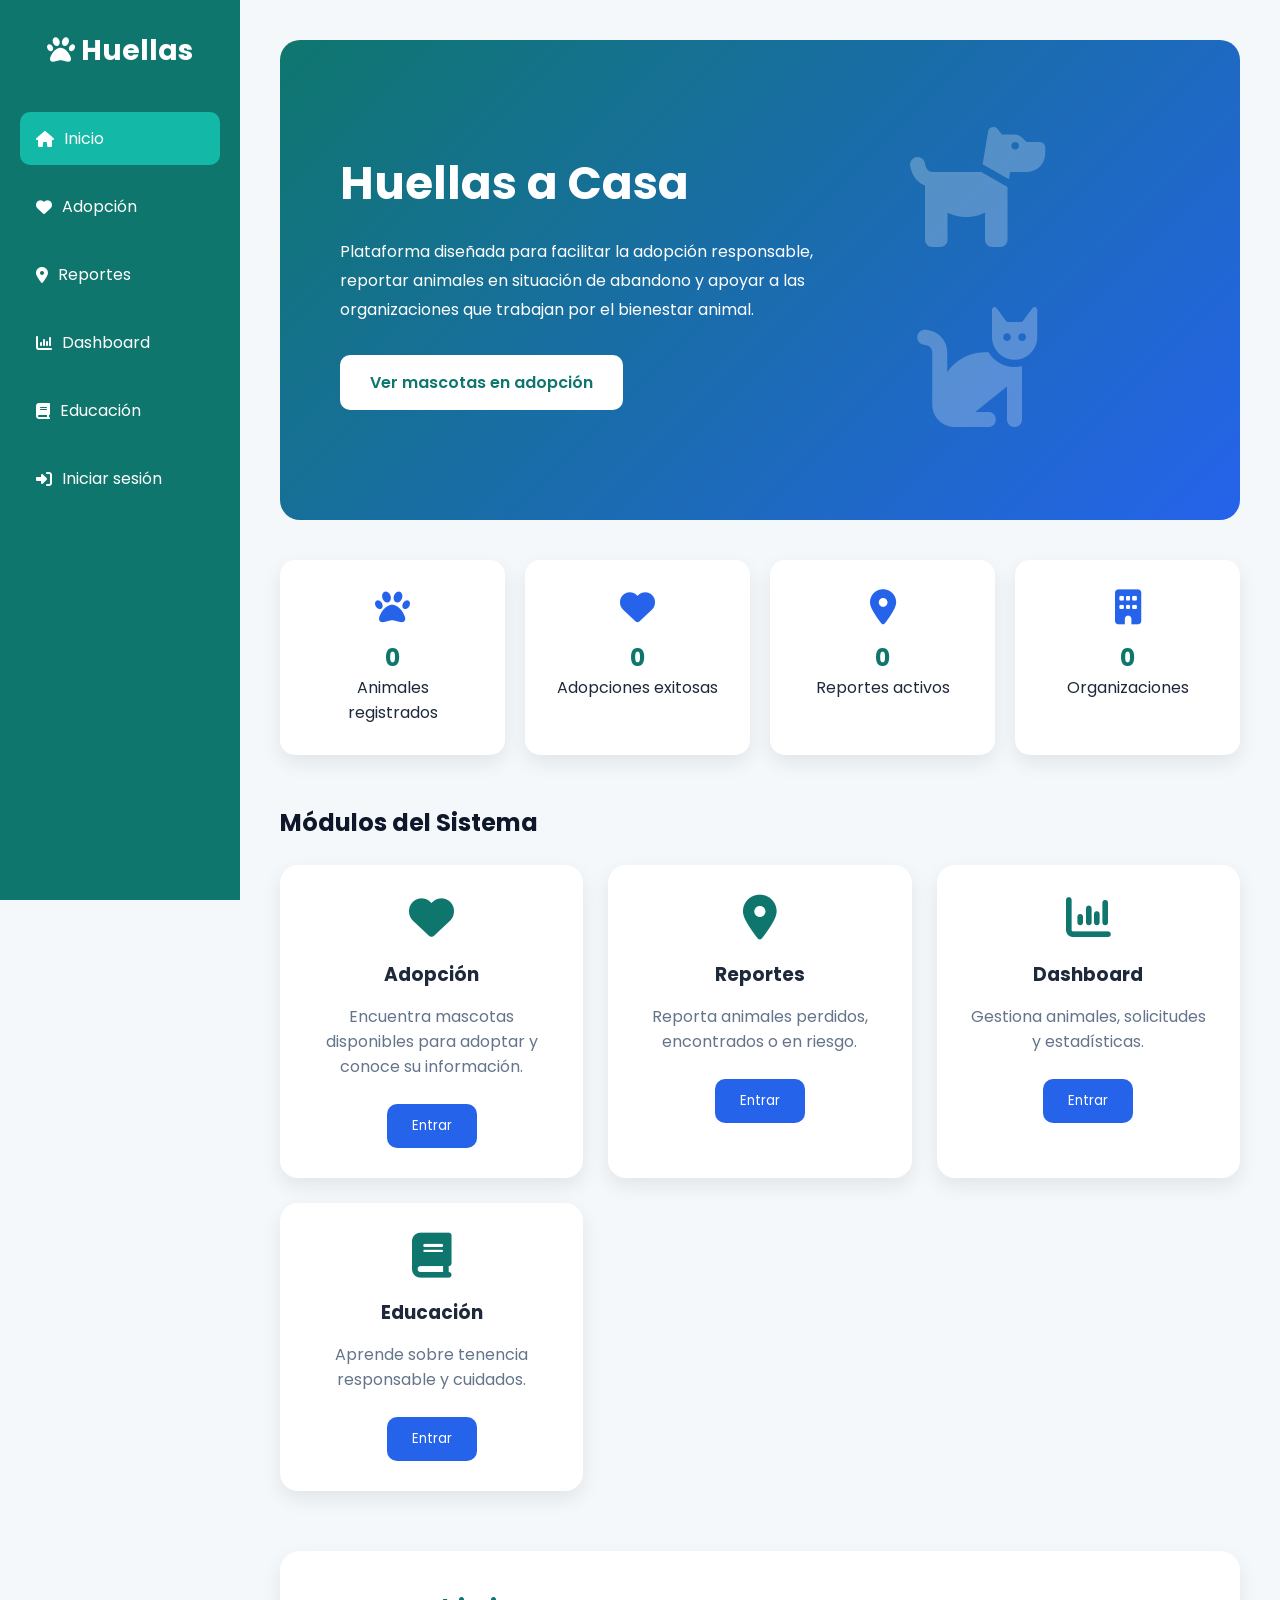
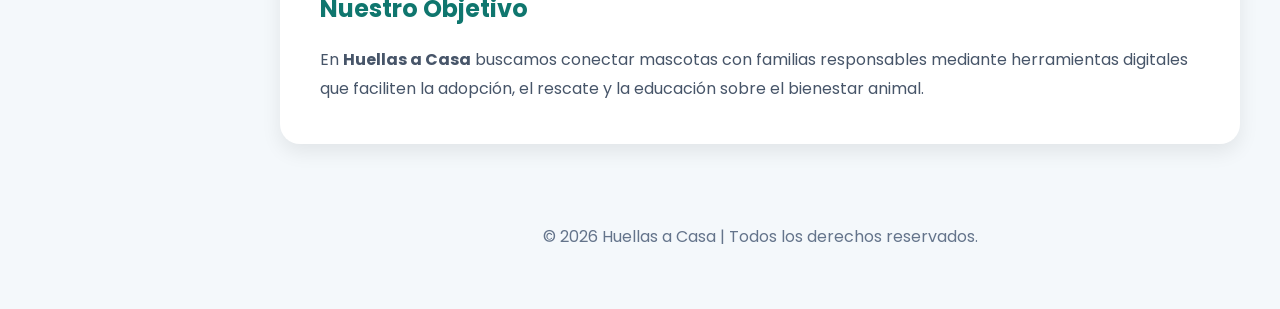
==== commit 559c5616: "modificacion -creacion del iniciar sesion" ====
--- a/index.html
+++ b/index.html
@@ -65,6 +65,8 @@
                     Educación
                 </a>
             </li>
+
+            <li><a href="login.html"><i class="fa-solid fa-right-to-bracket"></i> Iniciar sesión</a></li>
 
         </ul>
 
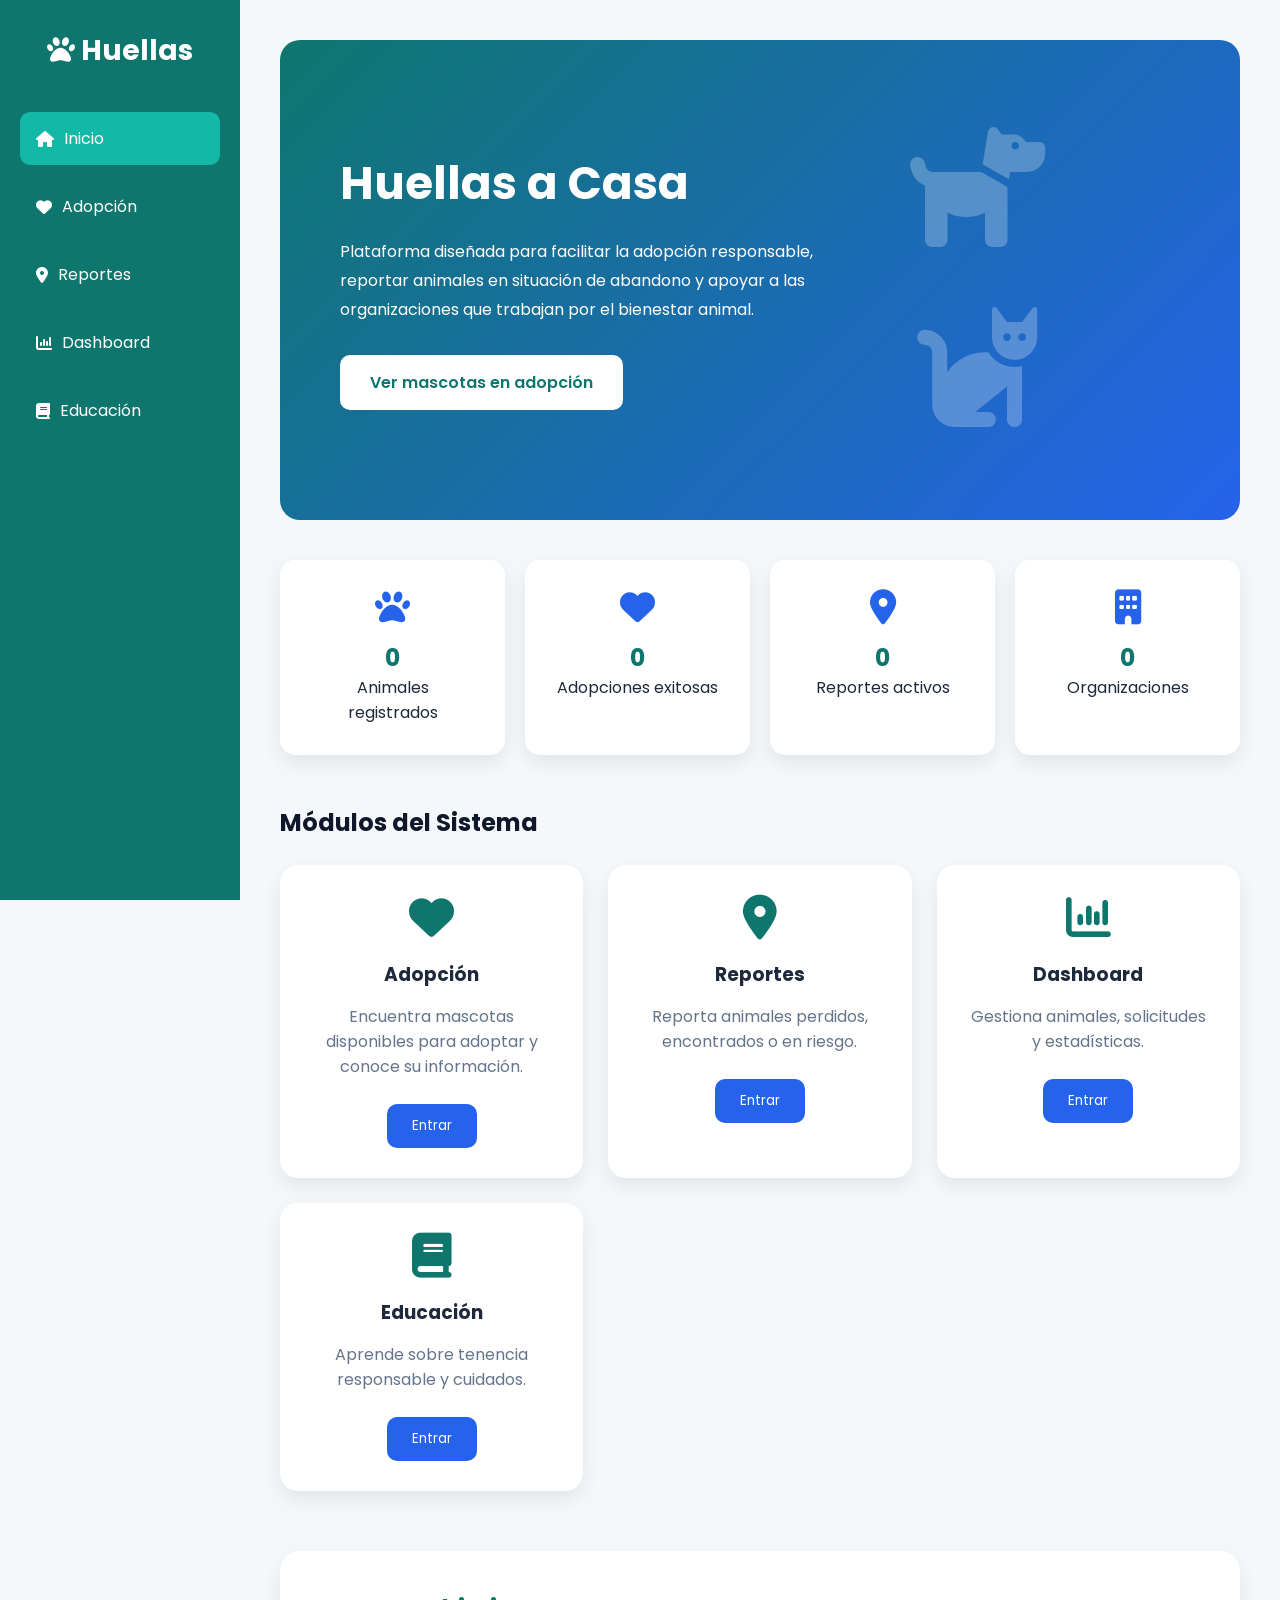
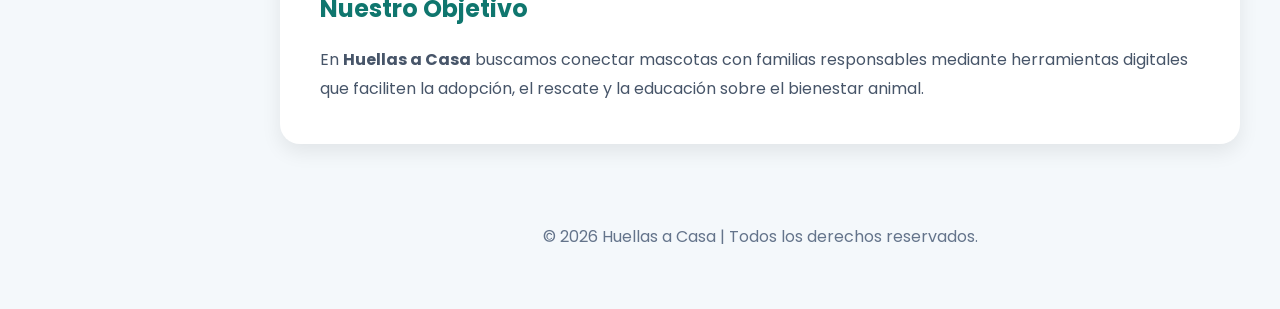
==== commit b9c065d9: "Restaurar estado del modulo de alertas" ====
--- a/index.html
+++ b/index.html
@@ -65,8 +65,6 @@
                     Educación
                 </a>
             </li>
-
-            <li><a href="login.html"><i class="fa-solid fa-right-to-bracket"></i> Iniciar sesión</a></li>
 
         </ul>
 
@@ -303,7 +301,6 @@
 
     </main>
 
-    <script src="js/session-ui.js"></script>
 
     <script src="js/index.js"></script>
 
--- a/css/estilos.css
+++ b/css/estilos.css
@@ -386,62 +386,6 @@
 
 }
 
-/* =========================================
-   BLOQUE DE USUARIO (auth-guard.js)
-   ========================================= */
-
-.auth-usuario {
-
-    position: absolute;
-    bottom: 30px;
-    left: 20px;
-    right: 20px;
-    padding-top: 16px;
-    border-top: 1px solid rgba(255, 255, 255, 0.2);
-
-}
-
-.auth-usuario-info {
-
-    display: flex;
-    align-items: center;
-    gap: 8px;
-    color: white;
-    font-size: 14px;
-    margin-bottom: 10px;
-
-}
-
-.auth-usuario-info i {
-
-    font-size: 20px;
-
-}
-
-.auth-usuario-salir {
-
-    width: 100%;
-    display: flex;
-    align-items: center;
-    justify-content: center;
-    gap: 6px;
-    background: rgba(255, 255, 255, 0.15);
-    color: white;
-    border: none;
-    padding: 10px;
-    border-radius: 8px;
-    cursor: pointer;
-    font-family: 'Poppins', sans-serif;
-    font-size: 13px;
-    transition: .2s;
-
-}
-
-.auth-usuario-salir:hover {
-
-    background: rgba(255, 255, 255, 0.3);
-
-}
 
 @media(max-width: 600px) {
 
@@ -458,4 +402,4 @@
         grid-template-columns: 1fr;
     }
 
-}
+}
